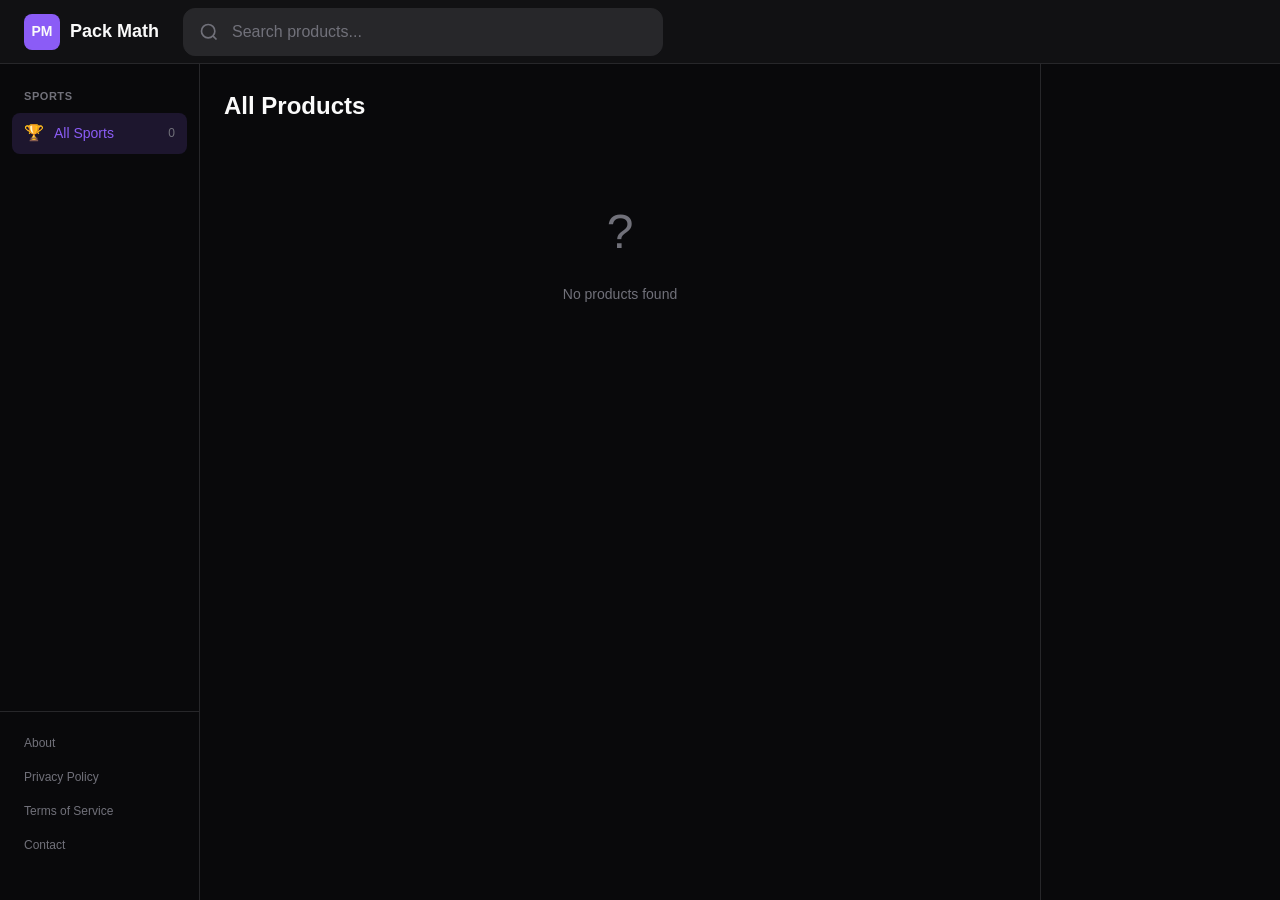
==== index.html @ 552fce56 "Add sidebar footer menu with legal/info pages - Added fixed footer to left sidebar with About, Priva" ====
<!DOCTYPE html>
<html lang="en">
<head>
    <meta charset="UTF-8">
    <meta name="viewport" content="width=device-width, initial-scale=1.0">
    <title>Pack Math</title>
    <link rel="stylesheet" href="css/styles.css">
</head>
<body>
    <div class="app">
        <!-- Header -->
        <header class="header">
            <div class="header-content">
                <a href="#" class="logo" id="logoLink">
                    <span class="logo-icon">PM</span>
                    <span class="logo-text">Pack Math</span>
                </a>
                <div class="search-container header-search" id="searchContainer">
                    <svg class="search-icon" viewBox="0 0 24 24" fill="none" stroke="currentColor" stroke-width="2">
                        <circle cx="11" cy="11" r="8"/>
                        <path d="m21 21-4.35-4.35"/>
                    </svg>
                    <input type="text" class="search-input" id="headerSearchInput" placeholder="Search products..." autocomplete="off">
                    <div class="search-dropdown hidden" id="searchDropdown">
                        <!-- Populated by JS -->
                    </div>
                </div>
            </div>
        </header>

        <!-- Main Layout -->
        <div class="layout">
            <!-- Mobile Sport Pills (< 768px) -->
            <div class="mobile-nav" id="mobileNav">
                <div class="mobile-pills" id="mobileSportPills">
                    <!-- Populated by JS -->
                </div>
            </div>

            <!-- Left Sidebar - Sports Navigation -->
            <aside class="sidebar-left" id="sidebarLeft">
                <nav class="sidebar-nav">
                    <div class="nav-section">
                        <div class="nav-section-title">Sports</div>
                        <ul class="nav-list" id="sportNavList">
                            <!-- Populated by JS -->
                        </ul>
                    </div>
                </nav>
                <div class="sidebar-footer">
                    <a href="about.html" class="footer-link">About</a>
                    <a href="privacy.html" class="footer-link">Privacy Policy</a>
                    <a href="terms.html" class="footer-link">Terms of Service</a>
                    <a href="contact.html" class="footer-link">Contact</a>
                </div>
            </aside>

            <!-- Main Content -->
            <main class="main-content">
                <!-- Loading State -->
                <div id="loadingState" class="state-container">
                    <div class="state-icon loading-pulse">PM</div>
                    <p class="state-title">Loading</p>
                    <p class="state-description">Fetching product data...</p>
                </div>

                <!-- Error State -->
                <div id="errorState" class="state-container hidden">
                    <div class="state-icon">!</div>
                    <p class="state-title">Unable to Load Data</p>
                    <p class="state-description">Could not connect to the database. Please try again later.</p>
                </div>

                <!-- Landing View -->
                <div id="landingView" class="hidden">
                    <div class="content-header">
                        <h2 class="content-title" id="contentTitle">All Products</h2>
                    </div>
                    <div class="product-grid" id="landingProducts"></div>
                </div>

                <!-- Search Results View -->
                <div id="searchView" class="hidden">
                    <div class="content-header">
                        <button class="back-btn" id="searchBackBtn">
                            <svg viewBox="0 0 24 24" fill="none" stroke="currentColor" stroke-width="2">
                                <path d="m15 18-6-6 6-6"/>
                            </svg>
                            Back
                        </button>
                        <span class="search-query" id="searchQueryDisplay"></span>
                    </div>
                    <p class="results-count" id="resultsCount"></p>
                    <div class="product-grid" id="searchResults"></div>
                </div>

                <!-- Product View -->
                <div id="productView" class="hidden">
                    <div class="content-header">
                        <button class="back-btn" id="productBackBtn">
                            <svg viewBox="0 0 24 24" fill="none" stroke="currentColor" stroke-width="2">
                                <path d="m15 18-6-6 6-6"/>
                            </svg>
                            Back
                        </button>
                    </div>

                    <!-- Product Hero Card -->
                    <div class="product-hero" id="productHero"></div>

                    <!-- Checklist Section -->
                    <div class="tab-content" id="tabContent"></div>
                </div>
            </main>

            <!-- Right Sidebar -->
            <aside class="sidebar-right">
                <div class="sidebar-placeholder"></div>
                <div class="sidebar-placeholder"></div>
            </aside>
        </div>
    </div>

    <script type="module" src="js/app.js"></script>
</body>
</html>
---- css/styles.css ----
/* ========================================
   Pack Math - StatMuse-Inspired Styles
   ======================================== */

/* CSS Custom Properties */
:root {
    /* Accent colors */
    --accent: #8b5cf6;
    --accent-hover: #7c3aed;
    --accent-muted: rgba(139, 92, 246, 0.15);
    --accent-glow: rgba(139, 92, 246, 0.3);

    /* Dark theme colors */
    --bg-base: #09090b;
    --bg-elevated: #111113;
    --bg-card: #18181b;
    --bg-card-hover: #1f1f23;
    --bg-input: #27272a;
    --border-color: #27272a;
    --border-light: #3f3f46;

    /* Text colors */
    --text-primary: #fafafa;
    --text-secondary: #a1a1aa;
    --text-muted: #71717a;

    /* Status colors */
    --emerald: #10b981;
    --blue: #3b82f6;
    --amber: #f59e0b;
    --orange: #f97316;
    --red: #ef4444;
    --violet: #8b5cf6;

    /* Layout */
    --max-width: 1200px;
    --header-height: 64px;
    --radius: 12px;
    --radius-sm: 8px;
    --radius-lg: 16px;

    /* Transitions */
    --transition-fast: 150ms ease;
    --transition-normal: 250ms ease;
}

/* Reset & Base */
*, *::before, *::after {
    box-sizing: border-box;
    margin: 0;
    padding: 0;
}

html, body {
    height: 100%;
}

body {
    font-family: -apple-system, BlinkMacSystemFont, 'Segoe UI', Roboto, 'Helvetica Neue', Arial, sans-serif;
    background-color: var(--bg-base);
    color: var(--text-primary);
    line-height: 1.5;
}

/* ========================================
   App Layout
   ======================================== */

.app {
    min-height: 100vh;
    display: flex;
    flex-direction: column;
}

/* ========================================
   Header
   ======================================== */

.header {
    position: sticky;
    top: 0;
    height: var(--header-height);
    background: var(--bg-elevated);
    border-bottom: 1px solid var(--border-color);
    z-index: 100;
}

.header-content {
    width: 100%;
    max-width: 1400px;
    margin: 0 auto;
    height: 100%;
    padding: 0 24px;
    display: flex;
    align-items: center;
    gap: 24px;
}

/* Adaptive header widths to match layout */
@media (min-width: 768px) {
    .header-content {
        width: 768px;
    }
}

@media (min-width: 1024px) {
    .header-content {
        width: 1024px;
    }
}

@media (min-width: 1280px) {
    .header-content {
        width: 1280px;
    }
}

@media (min-width: 1400px) {
    .header-content {
        width: 1400px;
    }
}

.logo {
    display: flex;
    align-items: center;
    gap: 10px;
    text-decoration: none;
    color: var(--text-primary);
    font-weight: 700;
    font-size: 1.125rem;
    flex-shrink: 0;
}

.logo-icon {
    width: 36px;
    height: 36px;
    background: var(--accent);
    border-radius: var(--radius-sm);
    display: flex;
    align-items: center;
    justify-content: center;
    font-size: 0.875rem;
    font-weight: 700;
}

.logo-text {
    display: none;
}

@media (min-width: 640px) {
    .logo-text {
        display: inline;
    }
}

/* Header Search */
.header-search {
    flex: 1;
    max-width: 480px;
}

/* ========================================
   Search Input
   ======================================== */

.search-container {
    position: relative;
    width: 100%;
}

.search-icon {
    position: absolute;
    left: 16px;
    top: 50%;
    transform: translateY(-50%);
    width: 20px;
    height: 20px;
    color: var(--text-muted);
    pointer-events: none;
}

.search-input {
    width: 100%;
    height: 48px;
    padding: 0 16px 0 48px;
    background: var(--bg-input);
    border: 1px solid var(--border-color);
    border-radius: var(--radius);
    color: var(--text-primary);
    font-size: 1rem;
    transition: all var(--transition-fast);
}

.search-input::placeholder {
    color: var(--text-muted);
}

.search-input:focus {
    outline: none;
    border-color: var(--accent);
    box-shadow: 0 0 0 3px var(--accent-glow);
}

/* Landing Search - Larger */
.landing-search .search-input {
    height: 56px;
    font-size: 1.125rem;
}

/* ========================================
   Search Autocomplete Dropdown
   ======================================== */

.search-dropdown {
    position: absolute;
    top: 100%;
    left: 0;
    right: 0;
    margin-top: 4px;
    background: var(--bg-card);
    border: 1px solid var(--border-color);
    border-radius: var(--radius);
    box-shadow: 0 8px 24px rgba(0, 0, 0, 0.4);
    max-height: 400px;
    overflow-y: auto;
    z-index: 200;
}

.search-dropdown-item {
    padding: 12px 16px;
    cursor: pointer;
    border-bottom: 1px solid var(--border-color);
    transition: background var(--transition-fast);
}

.search-dropdown-item:last-child {
    border-bottom: none;
}

.search-dropdown-item:hover,
.search-dropdown-item.selected {
    background: var(--bg-card-hover);
}

.search-dropdown-item.selected {
    background: var(--accent-muted);
}

.search-item-name {
    font-size: 0.9375rem;
    font-weight: 500;
    color: var(--text-primary);
    margin-bottom: 2px;
}

.search-item-name mark {
    background: var(--accent-muted);
    color: var(--accent);
    padding: 0 2px;
    border-radius: 2px;
}

.search-item-meta {
    font-size: 0.75rem;
    color: var(--text-muted);
}

.search-no-results {
    padding: 16px;
    text-align: center;
    color: var(--text-muted);
    font-size: 0.875rem;
}

.search-hint {
    padding: 12px 16px;
    border-top: 1px solid var(--border-color);
    font-size: 0.75rem;
    color: var(--text-muted);
    display: flex;
    gap: 16px;
}

.search-hint kbd {
    background: var(--bg-input);
    padding: 2px 6px;
    border-radius: 4px;
    font-family: inherit;
    font-size: 0.6875rem;
}

/* ========================================
   Main Content
   ======================================== */

/* ========================================
   3-Column Layout (Adaptive)
   ======================================== */

.layout {
    display: grid;
    grid-template-columns: 1fr;
    grid-template-rows: auto 1fr;
    width: 100%;
    max-width: 1400px;
    margin: 0 auto;
    min-height: calc(100vh - var(--header-height));
}

/* Adaptive breakpoints - fixed widths */
@media (min-width: 768px) {
    .layout {
        grid-template-columns: 180px minmax(0, 1fr);
        grid-template-rows: 1fr;
        width: 768px;
    }
}

@media (min-width: 1024px) {
    .layout {
        grid-template-columns: 200px minmax(0, 1fr);
        width: 1024px;
    }
}

@media (min-width: 1280px) {
    .layout {
        grid-template-columns: 200px minmax(0, 1fr) 240px;
        width: 1280px;
    }
}

@media (min-width: 1400px) {
    .layout {
        width: 1400px;
    }
}

/* Mobile Navigation Pills */
.mobile-nav {
    grid-column: 1 / -1;
    grid-row: 1;
    padding: 12px 16px;
    border-bottom: 1px solid var(--border-color);
}

.mobile-pills {
    display: flex;
    flex-wrap: nowrap;
    gap: 8px;
    overflow-x: auto;
    -webkit-overflow-scrolling: touch;
    scrollbar-width: none;
    -ms-overflow-style: none;
}

.mobile-pills::-webkit-scrollbar {
    display: none;
}

.mobile-pill {
    flex-shrink: 0;
    padding: 8px 16px;
    background: var(--bg-card);
    border: 1px solid var(--border-color);
    border-radius: 9999px;
    color: var(--text-secondary);
    font-size: 0.875rem;
    font-weight: 500;
    cursor: pointer;
    transition: all var(--transition-fast);
    white-space: nowrap;
}

.mobile-pill:hover {
    background: var(--bg-card-hover);
    border-color: var(--border-light);
    color: var(--text-primary);
}

.mobile-pill.active {
    background: var(--accent-muted);
    border-color: var(--accent);
    color: var(--accent);
}

@media (min-width: 768px) {
    .mobile-nav {
        display: none;
    }
}

/* Left Sidebar */
.sidebar-left {
    display: none;
    border-right: 1px solid var(--border-color);
    padding: 24px 0;
    position: sticky;
    top: var(--header-height);
    height: calc(100vh - var(--header-height));
    overflow-y: auto;
    flex-direction: column;
}

@media (min-width: 768px) {
    .sidebar-left {
        display: flex;
    }
}

/* Sidebar Footer */
.sidebar-footer {
    margin-top: auto;
    padding: 16px 24px;
    border-top: 1px solid var(--border-color);
    display: flex;
    flex-direction: column;
    gap: 4px;
}

.footer-link {
    font-size: 0.75rem;
    color: var(--text-muted);
    text-decoration: none;
    padding: 6px 0;
    transition: color var(--transition-fast);
}

.footer-link:hover {
    color: var(--text-secondary);
}

/* Sidebar Navigation */
.sidebar-nav {
    padding: 0 12px;
}

.nav-section {
    margin-bottom: 24px;
}

.nav-section-title {
    padding: 0 12px 8px;
    font-size: 0.6875rem;
    font-weight: 600;
    color: var(--text-muted);
    text-transform: uppercase;
    letter-spacing: 0.05em;
}

.nav-list {
    list-style: none;
}

.nav-item {
    margin-bottom: 2px;
}

.nav-link {
    display: flex;
    align-items: center;
    gap: 10px;
    padding: 10px 12px;
    color: var(--text-secondary);
    text-decoration: none;
    font-size: 0.875rem;
    font-weight: 500;
    border-radius: var(--radius-sm);
    cursor: pointer;
    transition: all var(--transition-fast);
}

.nav-link:hover {
    background: var(--bg-card);
    color: var(--text-primary);
}

.nav-link.active {
    background: var(--accent-muted);
    color: var(--accent);
}

.nav-link-icon {
    width: 20px;
    height: 20px;
    display: flex;
    align-items: center;
    justify-content: center;
    font-size: 1rem;
}

.nav-link-count {
    margin-left: auto;
    font-size: 0.75rem;
    color: var(--text-muted);
}

/* Right Sidebar */
.sidebar-right {
    display: none;
    padding: 24px 16px;
    border-left: 1px solid var(--border-color);
}

@media (min-width: 1280px) {
    .sidebar-right {
        display: block;
    }
}

.sidebar-placeholder {
    height: 250px;
    margin-bottom: 16px;
}

/* Main Content Area */
.main-content {
    flex: 1;
    padding: 24px;
    min-width: 0;
}

.main {
    flex: 1;
    width: 100%;
}

/* ========================================
   Content Header (Views)
   ======================================== */

.content-header {
    display: flex;
    align-items: center;
    gap: 16px;
    margin-bottom: 24px;
}

.content-title {
    font-size: 1.5rem;
    font-weight: 700;
    color: var(--text-primary);
}

/* ========================================
   State Containers (Loading, Error)
   ======================================== */

.state-container {
    display: flex;
    flex-direction: column;
    align-items: center;
    justify-content: center;
    min-height: calc(100vh - var(--header-height));
    padding: 40px 24px;
    text-align: center;
}

.state-icon {
    width: 80px;
    height: 80px;
    background: var(--bg-card);
    border-radius: var(--radius-lg);
    display: flex;
    align-items: center;
    justify-content: center;
    font-size: 2rem;
    font-weight: 700;
    color: var(--accent);
    margin-bottom: 24px;
}

.state-title {
    font-size: 1.5rem;
    font-weight: 600;
    margin-bottom: 8px;
}

.state-description {
    color: var(--text-muted);
    max-width: 320px;
}

.loading-pulse {
    animation: pulse 1.5s ease-in-out infinite;
}

@keyframes pulse {
    0%, 100% { opacity: 0.5; }
    50% { opacity: 1; }
}

/* ========================================
   Landing Page
   ======================================== */

.landing {
    max-width: var(--max-width);
    margin: 0 auto;
    padding: 24px;
}

.landing-hero {
    display: flex;
    flex-direction: column;
    align-items: center;
    text-align: center;
    padding: 60px 0 48px;
}

.landing-logo {
    margin-bottom: 24px;
}

.landing-logo-icon {
    display: flex;
    align-items: center;
    justify-content: center;
    width: 80px;
    height: 80px;
    background: var(--accent);
    border-radius: var(--radius-lg);
    font-size: 2rem;
    font-weight: 700;
}

.landing-title {
    font-size: 2.5rem;
    font-weight: 700;
    margin-bottom: 8px;
}

.landing-subtitle {
    color: var(--text-muted);
    font-size: 1.125rem;
    margin-bottom: 32px;
}

.landing-search {
    width: 100%;
    max-width: 560px;
}

/* Sport Pills */
.sport-pills {
    display: flex;
    justify-content: center;
    flex-wrap: wrap;
    gap: 8px;
    margin-bottom: 48px;
}

.sport-pill {
    padding: 10px 20px;
    background: var(--bg-card);
    border: 1px solid var(--border-color);
    border-radius: 9999px;
    color: var(--text-secondary);
    font-size: 0.875rem;
    font-weight: 500;
    cursor: pointer;
    transition: all var(--transition-fast);
}

.sport-pill:hover {
    background: var(--bg-card-hover);
    border-color: var(--border-light);
    color: var(--text-primary);
}

.sport-pill.active {
    background: var(--accent-muted);
    border-color: var(--accent);
    color: var(--accent);
}

/* Section Title */
.section-title {
    font-size: 1.25rem;
    font-weight: 600;
    margin-bottom: 20px;
    color: var(--text-primary);
}

.landing-section {
    margin-bottom: 48px;
}

/* ========================================
   Product Grid & Cards
   ======================================== */

.product-grid {
    display: grid;
    grid-template-columns: repeat(1, 1fr);
    gap: 16px;
}

@media (min-width: 640px) {
    .product-grid {
        grid-template-columns: repeat(2, 1fr);
    }
}

@media (min-width: 900px) {
    .product-grid {
        grid-template-columns: repeat(3, 1fr);
    }
}

@media (min-width: 1100px) {
    .product-grid {
        grid-template-columns: repeat(4, 1fr);
    }
}

.product-card {
    background: var(--bg-card);
    border: 1px solid var(--border-color);
    border-radius: var(--radius);
    padding: 20px;
    cursor: pointer;
    transition: all var(--transition-fast);
}

.product-card:hover {
    background: var(--bg-card-hover);
    border-color: var(--border-light);
    transform: translateY(-2px);
}

.product-card-header {
    margin-bottom: 12px;
}

.product-card-name {
    font-size: 1rem;
    font-weight: 600;
    color: var(--text-primary);
    margin-bottom: 4px;
    line-height: 1.3;
}

.product-card-meta {
    font-size: 0.75rem;
    color: var(--text-muted);
}

.product-card-configs {
    display: flex;
    flex-wrap: wrap;
    gap: 6px;
}

.config-tag {
    font-size: 0.6875rem;
    padding: 4px 8px;
    background: var(--bg-input);
    border-radius: 4px;
    color: var(--text-secondary);
    text-transform: capitalize;
}

/* ========================================
   Search Results Page
   ======================================== */

.search-results {
    max-width: var(--max-width);
    margin: 0 auto;
    padding: 24px;
}

.search-header {
    display: flex;
    align-items: center;
    gap: 16px;
    margin-bottom: 8px;
}

.back-btn {
    display: flex;
    align-items: center;
    gap: 6px;
    padding: 8px 12px;
    background: transparent;
    border: 1px solid var(--border-color);
    border-radius: var(--radius-sm);
    color: var(--text-secondary);
    font-size: 0.875rem;
    cursor: pointer;
    transition: all var(--transition-fast);
}

.back-btn:hover {
    background: var(--bg-card);
    border-color: var(--border-light);
    color: var(--text-primary);
}

.back-btn svg {
    width: 16px;
    height: 16px;
}

.search-query {
    font-size: 1.25rem;
    font-weight: 600;
    color: var(--text-primary);
}

.results-count {
    color: var(--text-muted);
    font-size: 0.875rem;
    margin-bottom: 24px;
}

/* ========================================
   Product Page
   ======================================== */

.product-page {
    max-width: var(--max-width);
    margin: 0 auto;
    padding: 24px;
}

.product-header {
    margin-bottom: 16px;
}

/* Product Hero Card */
.product-hero {
    background: var(--bg-card);
    border: 1px solid var(--border-color);
    border-radius: var(--radius-lg);
    padding: 24px;
    margin-bottom: 24px;
}

.hero-top {
    display: flex;
    justify-content: space-between;
    align-items: flex-start;
    gap: 16px;
    margin-bottom: 20px;
    flex-wrap: wrap;
}

.hero-info {
    flex: 1;
    min-width: 200px;
}

.hero-name {
    font-size: 1.5rem;
    font-weight: 700;
    margin-bottom: 4px;
}

.hero-meta {
    color: var(--text-muted);
    font-size: 0.875rem;
}

.hero-name-link {
    color: var(--text-primary);
    text-decoration: none;
    transition: color var(--transition-fast);
}

.hero-name-link:hover {
    color: var(--accent);
    text-decoration: underline;
}

.hero-release {
    color: var(--text-secondary);
    font-size: 0.8125rem;
    margin-top: 4px;
}

.hero-config-select {
    display: flex;
    align-items: center;
    gap: 8px;
}

.config-label {
    font-size: 0.75rem;
    color: var(--text-muted);
}

.config-select {
    padding: 8px 32px 8px 12px;
    background: var(--bg-input);
    border: 1px solid var(--border-color);
    border-radius: var(--radius-sm);
    color: var(--text-primary);
    font-size: 0.875rem;
    cursor: pointer;
    appearance: none;
    background-image: url("data:image/svg+xml,%3Csvg xmlns='http://www.w3.org/2000/svg' width='12' height='12' viewBox='0 0 24 24' fill='none' stroke='%2371717a' stroke-width='2'%3E%3Cpolyline points='6 9 12 15 18 9'%3E%3C/polyline%3E%3C/svg%3E");
    background-repeat: no-repeat;
    background-position: right 10px center;
}

.config-select:focus {
    outline: none;
    border-color: var(--accent);
}

.hero-details {
    display: flex;
    gap: 12px;
    padding: 16px;
    background: var(--bg-base);
    border-radius: var(--radius-sm);
    margin-bottom: 20px;
    flex-wrap: wrap;
}

.hero-detail {
    flex: 1;
    min-width: 80px;
    text-align: center;
}

.hero-detail-value {
    font-size: 1.25rem;
    font-weight: 700;
    color: var(--text-primary);
}

.hero-detail-label {
    font-size: 0.6875rem;
    color: var(--text-muted);
    text-transform: uppercase;
    letter-spacing: 0.05em;
}

.hero-stats {
    display: grid;
    grid-template-columns: repeat(auto-fit, minmax(100px, 1fr));
    gap: 12px;
}

.hero-stat {
    text-align: center;
    padding: 12px;
    background: var(--bg-base);
    border-radius: var(--radius-sm);
}

.hero-stat-value {
    font-size: 1.5rem;
    font-weight: 700;
}

.hero-stat-label {
    font-size: 0.6875rem;
    color: var(--text-muted);
    text-transform: uppercase;
}

.hero-stat.parallels .hero-stat-value { color: var(--text-primary); }
.hero-stat.inserts .hero-stat-value { color: var(--blue); }
.hero-stat.autos .hero-stat-value { color: var(--amber); }
.hero-stat.relics .hero-stat-value { color: var(--emerald); }

/* ========================================
   Tabs
   ======================================== */

.tabs {
    display: flex;
    gap: 4px;
    padding: 4px;
    background: var(--bg-card);
    border-radius: var(--radius);
    margin-bottom: 24px;
    overflow-x: auto;
}

.tab {
    flex: 1;
    min-width: 100px;
    padding: 12px 16px;
    background: transparent;
    border: none;
    border-radius: var(--radius-sm);
    color: var(--text-muted);
    font-size: 0.875rem;
    font-weight: 500;
    cursor: pointer;
    transition: all var(--transition-fast);
    white-space: nowrap;
}

.tab:hover {
    color: var(--text-secondary);
    background: var(--bg-card-hover);
}

.tab.active {
    background: var(--bg-input);
    color: var(--text-primary);
}

/* ========================================
   Tab Content
   ======================================== */

.tab-content {
    min-height: 400px;
}

/* Widget Styles (for tab content) */
.widget {
    background: var(--bg-card);
    border: 1px solid var(--border-color);
    border-radius: var(--radius);
    margin-bottom: 16px;
    overflow: hidden;
}

.widget-header {
    padding: 16px;
    border-bottom: 1px solid var(--border-color);
    display: flex;
    align-items: center;
    justify-content: space-between;
}

.widget-title {
    font-size: 0.875rem;
    font-weight: 600;
}

.widget-badge {
    font-size: 0.6875rem;
    padding: 4px 8px;
    background: var(--accent-muted);
    color: var(--accent);
    border-radius: 9999px;
}

.widget-content {
    padding: 16px;
}

/* Widget Grid */
.widget-grid {
    display: grid;
    grid-template-columns: repeat(1, 1fr);
    gap: 16px;
}

@media (min-width: 768px) {
    .widget-grid {
        grid-template-columns: repeat(2, 1fr);
    }
}

@media (min-width: 1100px) {
    .widget-grid {
        grid-template-columns: repeat(3, 1fr);
    }
}

/* Full width widget */
.widget-full {
    grid-column: 1 / -1;
}

/* ========================================
   Data Tables
   ======================================== */

.data-table {
    width: 100%;
    border-collapse: collapse;
    font-size: 0.8125rem;
}

.data-table th {
    text-align: left;
    padding: 12px 8px;
    color: var(--text-muted);
    font-weight: 500;
    font-size: 0.75rem;
    border-bottom: 1px solid var(--border-color);
    position: sticky;
    top: 0;
    background: var(--bg-card);
}

.data-table td {
    padding: 10px 8px;
    border-bottom: 1px solid var(--border-color);
    color: var(--text-secondary);
}

.data-table tr:hover td {
    background: var(--bg-card-hover);
}

.data-table .mono {
    font-family: 'SF Mono', Monaco, 'Courier New', monospace;
}

/* Table scrollable container */
.table-scroll {
    max-height: 500px;
    overflow-y: auto;
    border-radius: var(--radius-sm);
}

/* ========================================
   Sub-tabs (for Compare view)
   ======================================== */

.sub-tabs {
    display: flex;
    gap: 4px;
    padding: 4px;
    background: var(--bg-base);
    border-radius: var(--radius-sm);
    margin-bottom: 16px;
    flex-wrap: wrap;
}

.sub-tab {
    padding: 8px 16px;
    background: transparent;
    border: none;
    border-radius: 6px;
    color: var(--text-muted);
    font-size: 0.8125rem;
    font-weight: 500;
    cursor: pointer;
    transition: all var(--transition-fast);
}

.sub-tab:hover {
    color: var(--text-secondary);
}

.sub-tab.active {
    background: var(--bg-input);
    color: var(--text-primary);
}

.sub-tab-count {
    margin-left: 4px;
    opacity: 0.6;
}

/* ========================================
   Form Elements
   ======================================== */

.form-select {
    width: 100%;
    padding: 10px 12px;
    background: var(--bg-input);
    border: 1px solid var(--border-color);
    border-radius: var(--radius-sm);
    color: var(--text-primary);
    font-size: 0.875rem;
    cursor: pointer;
    appearance: none;
    background-image: url("data:image/svg+xml,%3Csvg xmlns='http://www.w3.org/2000/svg' width='12' height='12' viewBox='0 0 24 24' fill='none' stroke='%2371717a' stroke-width='2'%3E%3Cpolyline points='6 9 12 15 18 9'%3E%3C/polyline%3E%3C/svg%3E");
    background-repeat: no-repeat;
    background-position: right 12px center;
    padding-right: 36px;
}

.form-select:focus {
    outline: none;
    border-color: var(--accent);
}

.form-input {
    width: 100%;
    padding: 10px 12px;
    background: var(--bg-input);
    border: 1px solid var(--border-color);
    border-radius: var(--radius-sm);
    color: var(--text-primary);
    font-size: 0.875rem;
}

.form-input:focus {
    outline: none;
    border-color: var(--accent);
}

.form-checkbox {
    accent-color: var(--accent);
}

/* ========================================
   Tags & Badges
   ======================================== */

.tag {
    display: inline-flex;
    align-items: center;
    padding: 4px 8px;
    border-radius: 4px;
    font-size: 0.6875rem;
    font-weight: 500;
}

.tag-ssp {
    background: rgba(249, 115, 22, 0.2);
    color: var(--orange);
}

.tag-rc {
    background: rgba(249, 115, 22, 0.2);
    color: var(--orange);
}

/* ========================================
   Rarity Colors
   ======================================== */

.rarity-common { color: var(--emerald); }
.rarity-uncommon { color: var(--blue); }
.rarity-rare { color: var(--violet); }
.rarity-chase { color: var(--orange); }

.rarity-bg-common { background: rgba(16, 185, 129, 0.1); border-color: rgba(16, 185, 129, 0.3); }
.rarity-bg-uncommon { background: rgba(59, 130, 246, 0.1); border-color: rgba(59, 130, 246, 0.3); }
.rarity-bg-rare { background: rgba(139, 92, 246, 0.1); border-color: rgba(139, 92, 246, 0.3); }
.rarity-bg-chase { background: rgba(249, 115, 22, 0.1); border-color: rgba(249, 115, 22, 0.3); }

/* ========================================
   Empty States
   ======================================== */

.empty-state {
    text-align: center;
    padding: 48px 24px;
    color: var(--text-muted);
}

.empty-state-icon {
    font-size: 3rem;
    margin-bottom: 16px;
}

.empty-state-text {
    font-size: 0.875rem;
}

/* ========================================
   Utility Classes
   ======================================== */

.hidden {
    display: none !important;
}

.text-center {
    text-align: center;
}

.text-muted {
    color: var(--text-muted);
}

.text-sm {
    font-size: 0.875rem;
}

.text-xs {
    font-size: 0.75rem;
}

.font-mono {
    font-family: 'SF Mono', Monaco, 'Courier New', monospace;
}

.font-bold {
    font-weight: 700;
}

.mt-2 { margin-top: 8px; }
.mt-4 { margin-top: 16px; }
.mb-2 { margin-bottom: 8px; }
.mb-4 { margin-bottom: 16px; }

/* ========================================
   Scrollbar Styling
   ======================================== */

::-webkit-scrollbar {
    width: 8px;
    height: 8px;
}

::-webkit-scrollbar-track {
    background: var(--bg-base);
}

::-webkit-scrollbar-thumb {
    background: var(--border-color);
    border-radius: 4px;
}

::-webkit-scrollbar-thumb:hover {
    background: var(--border-light);
}

* {
    scrollbar-width: thin;
    scrollbar-color: var(--border-color) var(--bg-base);
}
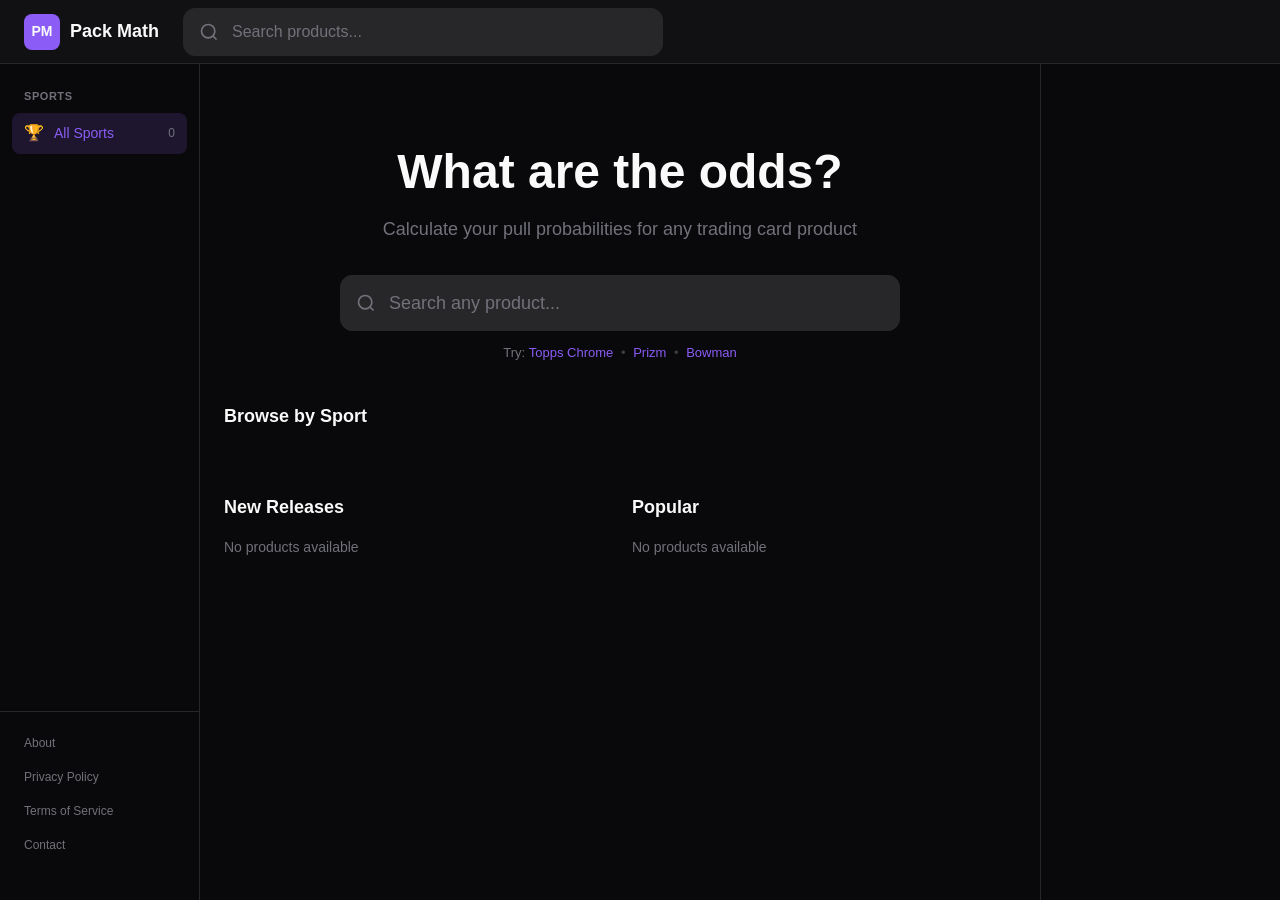
==== commit 186283f7: "Redesign landing page with hero, sport cards, and sections - Added hero section with tagline and lar" ====
--- a/index.html
+++ b/index.html
@@ -73,10 +73,58 @@
 
                 <!-- Landing View -->
                 <div id="landingView" class="hidden">
+                    <!-- Hero Section -->
+                    <div class="landing-hero-section">
+                        <h1 class="landing-headline">What are the odds?</h1>
+                        <p class="landing-subheadline">Calculate your pull probabilities for any trading card product</p>
+                        <div class="landing-search-wrapper">
+                            <div class="search-container landing-search-box">
+                                <svg class="search-icon" viewBox="0 0 24 24" fill="none" stroke="currentColor" stroke-width="2">
+                                    <circle cx="11" cy="11" r="8"/>
+                                    <path d="m21 21-4.35-4.35"/>
+                                </svg>
+                                <input type="text" class="search-input" id="landingSearchInput" placeholder="Search any product..." autocomplete="off">
+                                <div class="search-dropdown hidden" id="landingSearchDropdown">
+                                    <!-- Populated by JS -->
+                                </div>
+                            </div>
+                            <div class="landing-search-hints">
+                                Try: <button class="hint-link" onclick="quickSearch('Topps Chrome')">Topps Chrome</button> <span class="hint-sep">&bull;</span> <button class="hint-link" onclick="quickSearch('Prizm')">Prizm</button> <span class="hint-sep">&bull;</span> <button class="hint-link" onclick="quickSearch('Bowman')">Bowman</button>
+                            </div>
+                        </div>
+                    </div>
+
+                    <!-- Browse by Sport -->
+                    <div class="landing-section">
+                        <h2 class="landing-section-title">Browse by Sport</h2>
+                        <div class="sport-cards" id="sportCards">
+                            <!-- Populated by JS -->
+                        </div>
+                    </div>
+
+                    <!-- New Releases & Popular -->
+                    <div class="landing-columns">
+                        <div class="landing-column">
+                            <h2 class="landing-section-title">New Releases</h2>
+                            <div class="product-list" id="newReleases">
+                                <!-- Populated by JS -->
+                            </div>
+                        </div>
+                        <div class="landing-column">
+                            <h2 class="landing-section-title">Popular</h2>
+                            <div class="product-list" id="popularProducts">
+                                <!-- Populated by JS -->
+                            </div>
+                        </div>
+                    </div>
+                </div>
+
+                <!-- Sport Filter View (when a sport is selected) -->
+                <div id="sportFilterView" class="hidden">
                     <div class="content-header">
-                        <h2 class="content-title" id="contentTitle">All Products</h2>
+                        <h2 class="content-title" id="sportFilterTitle">NBA Products</h2>
                     </div>
-                    <div class="product-grid" id="landingProducts"></div>
+                    <div class="product-grid" id="sportFilterProducts"></div>
                 </div>
 
                 <!-- Search Results View -->
--- a/css/styles.css
+++ b/css/styles.css
@@ -595,46 +595,221 @@
    Landing Page
    ======================================== */
 
+/* Hero Section */
+.landing-hero-section {
+    text-align: center;
+    padding: 48px 0 40px;
+}
+
+.landing-headline {
+    font-size: 2.5rem;
+    font-weight: 700;
+    color: var(--text-primary);
+    margin-bottom: 8px;
+}
+
+@media (min-width: 768px) {
+    .landing-headline {
+        font-size: 3rem;
+    }
+}
+
+.landing-subheadline {
+    font-size: 1rem;
+    color: var(--text-muted);
+    margin-bottom: 32px;
+}
+
+@media (min-width: 768px) {
+    .landing-subheadline {
+        font-size: 1.125rem;
+    }
+}
+
+.landing-search-wrapper {
+    max-width: 560px;
+    margin: 0 auto;
+}
+
+.landing-search-box .search-input {
+    height: 56px;
+    font-size: 1.125rem;
+}
+
+.landing-search-hints {
+    margin-top: 12px;
+    font-size: 0.8125rem;
+    color: var(--text-muted);
+}
+
+.hint-link {
+    background: none;
+    border: none;
+    color: var(--accent);
+    cursor: pointer;
+    font-size: inherit;
+    padding: 0;
+    transition: color var(--transition-fast);
+}
+
+.hint-link:hover {
+    color: var(--accent-hover);
+    text-decoration: underline;
+}
+
+.hint-sep {
+    margin: 0 4px;
+    opacity: 0.5;
+}
+
+/* Landing Sections */
+.landing-section {
+    margin-bottom: 40px;
+}
+
+.landing-section-title {
+    font-size: 1.125rem;
+    font-weight: 600;
+    color: var(--text-primary);
+    margin-bottom: 16px;
+}
+
+/* Sport Cards Grid */
+.sport-cards {
+    display: grid;
+    grid-template-columns: repeat(2, 1fr);
+    gap: 12px;
+}
+
+@media (min-width: 480px) {
+    .sport-cards {
+        grid-template-columns: repeat(3, 1fr);
+    }
+}
+
+@media (min-width: 768px) {
+    .sport-cards {
+        grid-template-columns: repeat(4, 1fr);
+    }
+}
+
+@media (min-width: 1024px) {
+    .sport-cards {
+        grid-template-columns: repeat(5, 1fr);
+    }
+}
+
+.sport-card {
+    display: flex;
+    flex-direction: column;
+    align-items: center;
+    justify-content: center;
+    padding: 20px 12px;
+    background: var(--bg-card);
+    border: 1px solid var(--border-color);
+    border-radius: var(--radius);
+    cursor: pointer;
+    transition: all var(--transition-fast);
+}
+
+.sport-card:hover {
+    background: var(--bg-card-hover);
+    border-color: var(--border-light);
+    transform: translateY(-2px);
+}
+
+.sport-card-icon {
+    font-size: 2rem;
+    margin-bottom: 8px;
+}
+
+.sport-card-name {
+    font-size: 0.875rem;
+    font-weight: 600;
+    color: var(--text-primary);
+    margin-bottom: 2px;
+}
+
+.sport-card-count {
+    font-size: 0.75rem;
+    color: var(--text-muted);
+}
+
+/* Landing Columns */
+.landing-columns {
+    display: grid;
+    grid-template-columns: 1fr;
+    gap: 24px;
+}
+
+@media (min-width: 768px) {
+    .landing-columns {
+        grid-template-columns: 1fr 1fr;
+    }
+}
+
+.landing-column {
+    min-width: 0;
+}
+
+/* Product List (compact) */
+.product-list {
+    display: flex;
+    flex-direction: column;
+    gap: 8px;
+}
+
+.product-list-item {
+    display: flex;
+    align-items: center;
+    gap: 12px;
+    padding: 12px 16px;
+    background: var(--bg-card);
+    border: 1px solid var(--border-color);
+    border-radius: var(--radius-sm);
+    cursor: pointer;
+    transition: all var(--transition-fast);
+}
+
+.product-list-item:hover {
+    background: var(--bg-card-hover);
+    border-color: var(--border-light);
+}
+
+.product-list-icon {
+    font-size: 1.25rem;
+    flex-shrink: 0;
+}
+
+.product-list-info {
+    flex: 1;
+    min-width: 0;
+}
+
+.product-list-name {
+    font-size: 0.875rem;
+    font-weight: 500;
+    color: var(--text-primary);
+    white-space: nowrap;
+    overflow: hidden;
+    text-overflow: ellipsis;
+}
+
+.product-list-meta {
+    font-size: 0.75rem;
+    color: var(--text-muted);
+}
+
+.product-list-arrow {
+    color: var(--text-muted);
+    flex-shrink: 0;
+}
+
+/* Legacy landing styles */
 .landing {
     max-width: var(--max-width);
     margin: 0 auto;
     padding: 24px;
-}
-
-.landing-hero {
-    display: flex;
-    flex-direction: column;
-    align-items: center;
-    text-align: center;
-    padding: 60px 0 48px;
-}
-
-.landing-logo {
-    margin-bottom: 24px;
-}
-
-.landing-logo-icon {
-    display: flex;
-    align-items: center;
-    justify-content: center;
-    width: 80px;
-    height: 80px;
-    background: var(--accent);
-    border-radius: var(--radius-lg);
-    font-size: 2rem;
-    font-weight: 700;
-}
-
-.landing-title {
-    font-size: 2.5rem;
-    font-weight: 700;
-    margin-bottom: 8px;
-}
-
-.landing-subtitle {
-    color: var(--text-muted);
-    font-size: 1.125rem;
-    margin-bottom: 32px;
 }
 
 .landing-search {
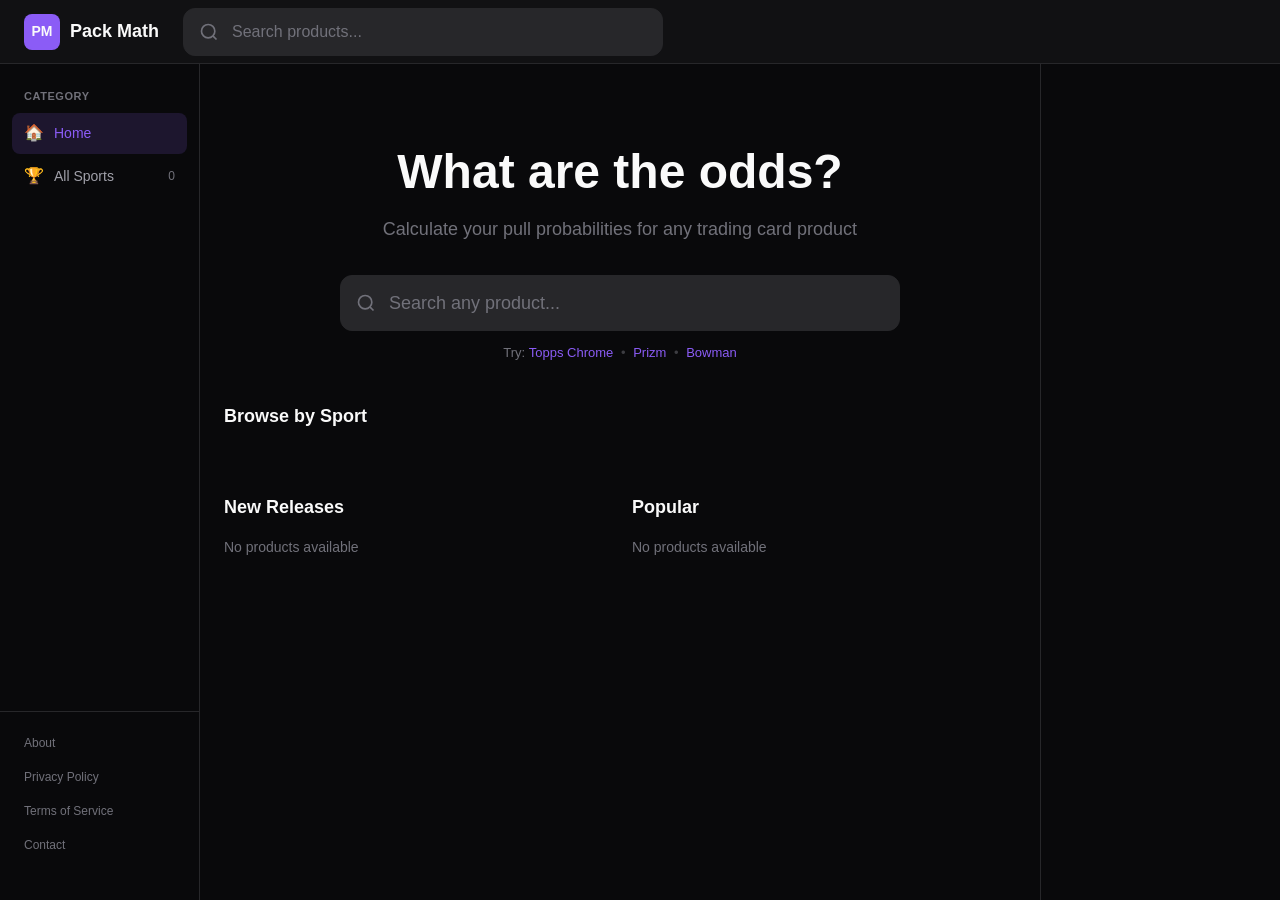
==== commit 5ea62f24: "Change sidebar section title from Sports to Category More accurate since section now includes Home a" ====
--- a/index.html
+++ b/index.html
@@ -37,11 +37,11 @@
                 </div>
             </div>
 
-            <!-- Left Sidebar - Sports Navigation -->
+            <!-- Left Sidebar - Category Navigation -->
             <aside class="sidebar-left" id="sidebarLeft">
                 <nav class="sidebar-nav">
                     <div class="nav-section">
-                        <div class="nav-section-title">Sports</div>
+                        <div class="nav-section-title">Category</div>
                         <ul class="nav-list" id="sportNavList">
                             <!-- Populated by JS -->
                         </ul>
@@ -167,6 +167,17 @@
                 <div class="sidebar-placeholder"></div>
             </aside>
         </div>
+
+        <!-- Mobile Footer -->
+        <footer class="mobile-footer">
+            <a href="about.html" class="mobile-footer-link">About</a>
+            <span class="mobile-footer-sep">&bull;</span>
+            <a href="privacy.html" class="mobile-footer-link">Privacy</a>
+            <span class="mobile-footer-sep">&bull;</span>
+            <a href="terms.html" class="mobile-footer-link">Terms</a>
+            <span class="mobile-footer-sep">&bull;</span>
+            <a href="contact.html" class="mobile-footer-link">Contact</a>
+        </footer>
     </div>
 
     <script type="module" src="js/app.js"></script>
--- a/css/styles.css
+++ b/css/styles.css
@@ -431,6 +431,41 @@
     color: var(--text-secondary);
 }
 
+/* Mobile Footer */
+.mobile-footer {
+    display: flex;
+    justify-content: center;
+    align-items: center;
+    flex-wrap: wrap;
+    gap: 8px;
+    padding: 16px 24px;
+    border-top: 1px solid var(--border-color);
+    background: var(--bg-elevated);
+}
+
+.mobile-footer-link {
+    font-size: 0.75rem;
+    color: var(--text-muted);
+    text-decoration: none;
+    transition: color var(--transition-fast);
+}
+
+.mobile-footer-link:hover {
+    color: var(--text-secondary);
+}
+
+.mobile-footer-sep {
+    font-size: 0.75rem;
+    color: var(--text-muted);
+    opacity: 0.5;
+}
+
+@media (min-width: 768px) {
+    .mobile-footer {
+        display: none;
+    }
+}
+
 /* Sidebar Navigation */
 .sidebar-nav {
     padding: 0 12px;
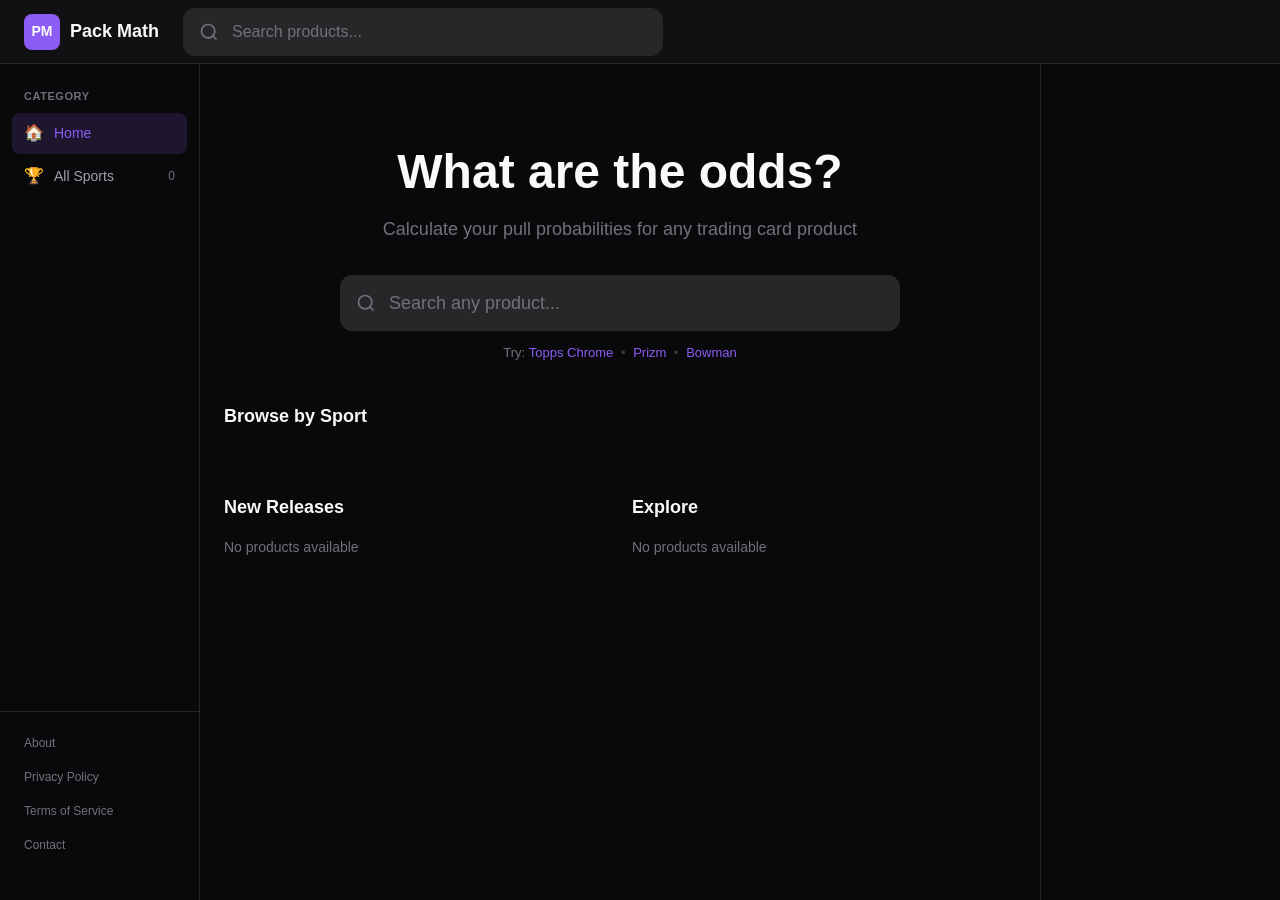
==== commit b2e12cc5: "Rename Popular section to Explore Keeps random product selection as a discovery tool for users to fi" ====
--- a/index.html
+++ b/index.html
@@ -102,7 +102,7 @@
                         </div>
                     </div>
 
-                    <!-- New Releases & Popular -->
+                    <!-- New Releases & Explore -->
                     <div class="landing-columns">
                         <div class="landing-column">
                             <h2 class="landing-section-title">New Releases</h2>
@@ -111,8 +111,8 @@
                             </div>
                         </div>
                         <div class="landing-column">
-                            <h2 class="landing-section-title">Popular</h2>
-                            <div class="product-list" id="popularProducts">
+                            <h2 class="landing-section-title">Explore</h2>
+                            <div class="product-list" id="exploreProducts">
                                 <!-- Populated by JS -->
                             </div>
                         </div>
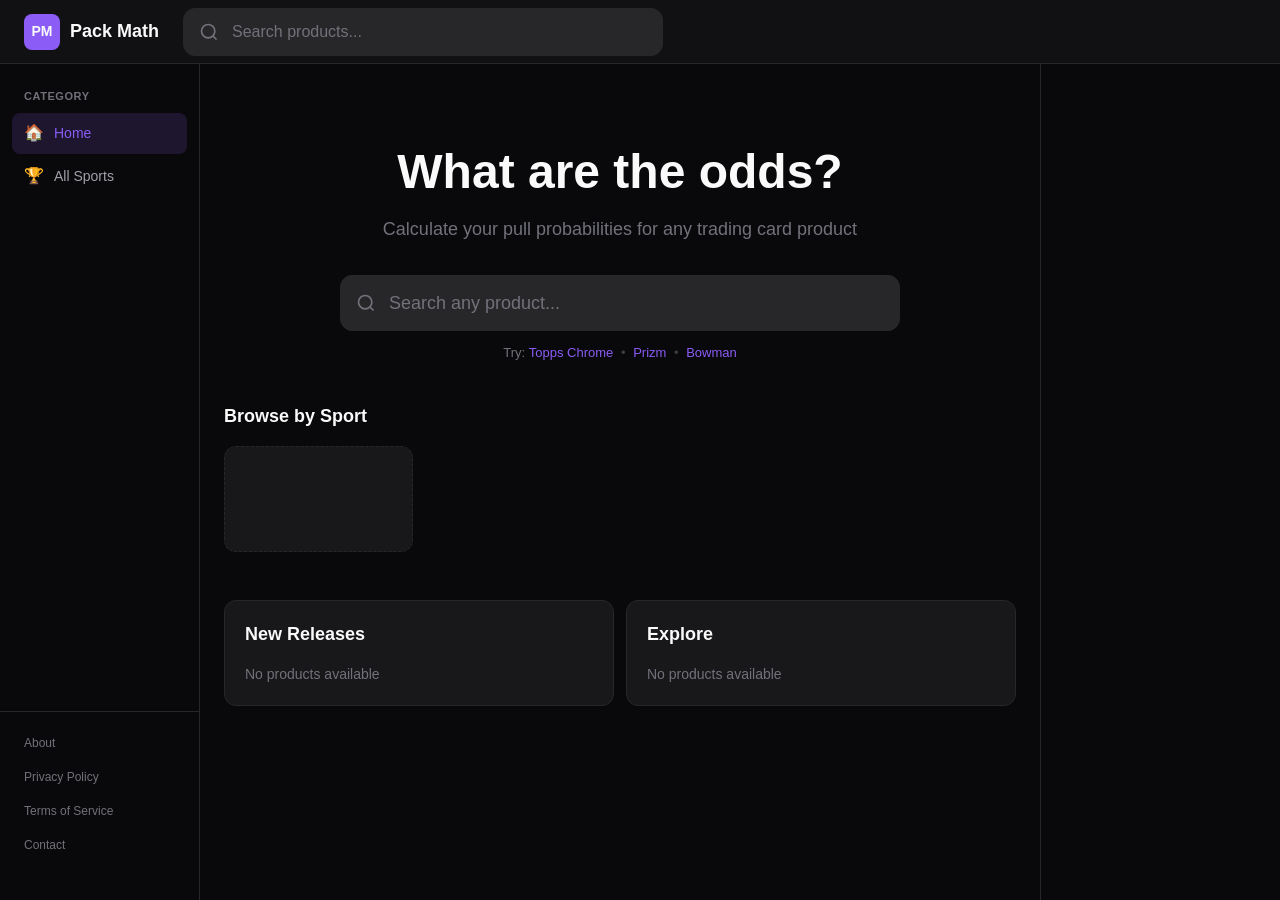
==== commit 2c3a35bc: "Add Odds and Checklist tabs to product page - Added tabs navigation (Odds, Checklist) to product pag" ====
--- a/index.html
+++ b/index.html
@@ -156,7 +156,10 @@
                     <!-- Product Hero Card -->
                     <div class="product-hero" id="productHero"></div>
 
-                    <!-- Checklist Section -->
+                    <!-- Tabs Navigation -->
+                    <div class="tabs" id="productTabs"></div>
+
+                    <!-- Tab Content -->
                     <div class="tab-content" id="tabContent"></div>
                 </div>
             </main>
--- a/css/styles.css
+++ b/css/styles.css
@@ -712,14 +712,8 @@
 /* Sport Cards Grid */
 .sport-cards {
     display: grid;
-    grid-template-columns: repeat(2, 1fr);
+    grid-template-columns: repeat(3, 1fr);
     gap: 12px;
-}
-
-@media (min-width: 480px) {
-    .sport-cards {
-        grid-template-columns: repeat(3, 1fr);
-    }
 }
 
 @media (min-width: 768px) {
@@ -728,18 +722,12 @@
     }
 }
 
-@media (min-width: 1024px) {
-    .sport-cards {
-        grid-template-columns: repeat(5, 1fr);
-    }
-}
-
 .sport-card {
     display: flex;
     flex-direction: column;
     align-items: center;
     justify-content: center;
-    padding: 20px 12px;
+    aspect-ratio: 16 / 9;
     background: var(--bg-card);
     border: 1px solid var(--border-color);
     border-radius: var(--radius);
@@ -765,9 +753,29 @@
     margin-bottom: 2px;
 }
 
+.sport-card-logo {
+    max-width: 60%;
+    max-height: 50%;
+    object-fit: contain;
+}
+
 .sport-card-count {
     font-size: 0.75rem;
     color: var(--text-muted);
+}
+
+.sport-card-placeholder {
+    grid-column: 1 / -1;
+    aspect-ratio: 16 / 9;
+    background: var(--bg-card);
+    border: 1px dashed var(--border-color);
+    border-radius: var(--radius);
+}
+
+@media (min-width: 768px) {
+    .sport-card-placeholder {
+        grid-column: auto;
+    }
 }
 
 /* Landing Columns */
@@ -780,64 +788,72 @@
 @media (min-width: 768px) {
     .landing-columns {
         grid-template-columns: 1fr 1fr;
+        gap: 12px;
     }
 }
 
 .landing-column {
     min-width: 0;
-}
-
-/* Product List (compact) */
-.product-list {
-    display: flex;
-    flex-direction: column;
-    gap: 8px;
-}
-
-.product-list-item {
-    display: flex;
-    align-items: center;
-    gap: 12px;
-    padding: 12px 16px;
+    padding: 20px;
     background: var(--bg-card);
     border: 1px solid var(--border-color);
-    border-radius: var(--radius-sm);
+    border-radius: var(--radius);
+}
+
+/* Product List Grid (compact cards) */
+.product-list-grid {
+    display: grid;
+    grid-template-columns: repeat(2, 1fr);
+    gap: 12px;
+}
+
+.product-list-card {
+    position: relative;
+    overflow: hidden;
+    padding: 16px;
+    background: var(--bg-card);
+    border: 1px solid var(--border-color);
+    border-radius: var(--radius);
     cursor: pointer;
     transition: all var(--transition-fast);
 }
 
-.product-list-item:hover {
+.product-list-card:hover {
     background: var(--bg-card-hover);
     border-color: var(--border-light);
-}
-
-.product-list-icon {
-    font-size: 1.25rem;
-    flex-shrink: 0;
-}
-
-.product-list-info {
-    flex: 1;
-    min-width: 0;
-}
-
-.product-list-name {
-    font-size: 0.875rem;
+    transform: translateY(-2px);
+}
+
+.product-list-watermark {
+    position: absolute;
+    right: -10px;
+    bottom: -10px;
+    height: 64px;
+    width: auto;
+    opacity: 0.08;
+    pointer-events: none;
+}
+
+.product-list-card:hover .product-list-watermark {
+    opacity: 0.12;
+}
+
+.product-list-card-content {
+    position: relative;
+    z-index: 1;
+}
+
+.product-list-card-name {
+    font-size: 0.85rem;
     font-weight: 500;
     color: var(--text-primary);
-    white-space: nowrap;
-    overflow: hidden;
-    text-overflow: ellipsis;
-}
-
-.product-list-meta {
+    line-height: 1.4;
+    margin-bottom: 4px;
+}
+
+.product-list-card-meta {
     font-size: 0.75rem;
     color: var(--text-muted);
-}
-
-.product-list-arrow {
-    color: var(--text-muted);
-    flex-shrink: 0;
 }
 
 /* Legacy landing styles */
@@ -926,10 +942,12 @@
 }
 
 .product-card {
+    position: relative;
+    overflow: hidden;
     background: var(--bg-card);
     border: 1px solid var(--border-color);
     border-radius: var(--radius);
-    padding: 20px;
+    padding: 16px;
     cursor: pointer;
     transition: all var(--transition-fast);
 }
@@ -940,36 +958,36 @@
     transform: translateY(-2px);
 }
 
-.product-card-header {
-    margin-bottom: 12px;
+.product-card-watermark {
+    position: absolute;
+    right: -10px;
+    bottom: -10px;
+    height: 64px;
+    width: auto;
+    opacity: 0.08;
+    pointer-events: none;
+}
+
+.product-card:hover .product-card-watermark {
+    opacity: 0.12;
+}
+
+.product-card-content {
+    position: relative;
+    z-index: 1;
 }
 
 .product-card-name {
-    font-size: 1rem;
-    font-weight: 600;
-    color: var(--text-primary);
+    font-size: 0.85rem;
+    font-weight: 500;
+    color: var(--text-primary);
+    line-height: 1.4;
     margin-bottom: 4px;
-    line-height: 1.3;
 }
 
 .product-card-meta {
     font-size: 0.75rem;
     color: var(--text-muted);
-}
-
-.product-card-configs {
-    display: flex;
-    flex-wrap: wrap;
-    gap: 6px;
-}
-
-.config-tag {
-    font-size: 0.6875rem;
-    padding: 4px 8px;
-    background: var(--bg-input);
-    border-radius: 4px;
-    color: var(--text-secondary);
-    text-transform: capitalize;
 }
 
 /* ========================================
@@ -1061,6 +1079,7 @@
 .hero-info {
     flex: 1;
     min-width: 200px;
+    text-align: center;
 }
 
 .hero-name {
@@ -1089,6 +1108,18 @@
     color: var(--text-secondary);
     font-size: 0.8125rem;
     margin-top: 4px;
+}
+
+.hero-brand-logo,
+.hero-sport-logo {
+    height: 14px;
+    width: auto;
+    vertical-align: middle;
+}
+
+.hero-brand-logo {
+    filter: brightness(0) invert(1);
+    opacity: 0.9;
 }
 
 .hero-config-select {
@@ -1530,3 +1561,430 @@
     scrollbar-width: thin;
     scrollbar-color: var(--border-color) var(--bg-base);
 }
+
+/* ========================================
+   Odds Tab Styles
+   ======================================== */
+
+.odds-section {
+    margin-bottom: 24px;
+}
+
+.odds-section:last-child {
+    margin-bottom: 0;
+}
+
+.odds-section-title {
+    font-size: 1rem;
+    font-weight: 600;
+    color: var(--text-primary);
+    margin-bottom: 12px;
+}
+
+.odds-table-container {
+    background: var(--bg-card);
+    border: 1px solid var(--border-color);
+    border-radius: var(--radius);
+    overflow: hidden;
+}
+
+.odds-table {
+    width: 100%;
+    border-collapse: collapse;
+    font-size: 0.8125rem;
+}
+
+.odds-table thead {
+    background: var(--bg-elevated);
+}
+
+.odds-table th {
+    padding: 12px 16px;
+    text-align: left;
+    font-size: 0.6875rem;
+    font-weight: 600;
+    color: var(--text-muted);
+    text-transform: uppercase;
+    letter-spacing: 0.03em;
+    border-bottom: 1px solid var(--border-color);
+}
+
+.odds-table td {
+    padding: 10px 16px;
+    border-bottom: 1px solid var(--border-color);
+}
+
+.odds-table tbody tr:last-child td {
+    border-bottom: none;
+}
+
+.odds-table tbody tr:hover {
+    background: var(--bg-card-hover);
+}
+
+.odds-name-header {
+    width: 40%;
+}
+
+.odds-config-header {
+    text-align: center !important;
+}
+
+.odds-name {
+    font-weight: 500;
+    color: var(--text-primary);
+}
+
+.odds-cell {
+    text-align: center;
+    font-family: 'SF Mono', Monaco, 'Courier New', monospace;
+    font-size: 0.8125rem;
+    color: var(--text-secondary);
+}
+
+.odds-ssp {
+    display: inline-block;
+    font-size: 0.625rem;
+    font-weight: 600;
+    padding: 2px 5px;
+    margin-left: 6px;
+    background: rgba(249, 115, 22, 0.2);
+    color: var(--orange);
+    border-radius: 3px;
+    letter-spacing: 0.03em;
+    vertical-align: middle;
+}
+
+/* Responsive odds table */
+@media (max-width: 640px) {
+    .odds-table th,
+    .odds-table td {
+        padding: 8px 12px;
+    }
+
+    .odds-name-header {
+        width: auto;
+    }
+
+    .odds-table {
+        font-size: 0.75rem;
+    }
+}
+
+/* ========================================
+   Checklist Styles
+   ======================================== */
+
+/* Stats Bar */
+.checklist-stats {
+    display: flex;
+    gap: 8px;
+    margin-bottom: 16px;
+}
+
+.checklist-stat {
+    flex: 1;
+    text-align: center;
+    padding: 12px 8px;
+    background: var(--bg-card);
+    border: 1px solid var(--border-color);
+    border-radius: var(--radius-sm);
+}
+
+.checklist-stat-value {
+    display: block;
+    font-size: 1.25rem;
+    font-weight: 700;
+    color: var(--text-primary);
+}
+
+.checklist-stat-label {
+    font-size: 0.6875rem;
+    color: var(--text-muted);
+    text-transform: uppercase;
+    letter-spacing: 0.03em;
+}
+
+/* Filters Bar */
+.checklist-filters {
+    display: flex;
+    flex-wrap: wrap;
+    gap: 8px;
+    margin-bottom: 12px;
+}
+
+.checklist-search {
+    flex: 1;
+    min-width: 200px;
+    position: relative;
+}
+
+.checklist-search-icon {
+    position: absolute;
+    left: 12px;
+    top: 50%;
+    transform: translateY(-50%);
+    width: 16px;
+    height: 16px;
+    color: var(--text-muted);
+    pointer-events: none;
+}
+
+.checklist-search-input {
+    width: 100%;
+    padding: 10px 12px 10px 36px;
+    background: var(--bg-input);
+    border: 1px solid var(--border-color);
+    border-radius: var(--radius-sm);
+    color: var(--text-primary);
+    font-size: 0.875rem;
+}
+
+.checklist-search-input:focus {
+    outline: none;
+    border-color: var(--accent);
+}
+
+.checklist-select {
+    padding: 10px 32px 10px 12px;
+    background: var(--bg-input);
+    border: 1px solid var(--border-color);
+    border-radius: var(--radius-sm);
+    color: var(--text-primary);
+    font-size: 0.875rem;
+    cursor: pointer;
+    appearance: none;
+    background-image: url("data:image/svg+xml,%3Csvg xmlns='http://www.w3.org/2000/svg' width='12' height='12' viewBox='0 0 24 24' fill='none' stroke='%2371717a' stroke-width='2'%3E%3Cpolyline points='6 9 12 15 18 9'%3E%3C/polyline%3E%3C/svg%3E");
+    background-repeat: no-repeat;
+    background-position: right 10px center;
+}
+
+.checklist-select:focus {
+    outline: none;
+    border-color: var(--accent);
+}
+
+.checklist-filter-btn {
+    padding: 10px 16px;
+    background: var(--bg-input);
+    border: 1px solid var(--border-color);
+    border-radius: var(--radius-sm);
+    color: var(--text-secondary);
+    font-size: 0.875rem;
+    font-weight: 500;
+    cursor: pointer;
+    transition: all var(--transition-fast);
+}
+
+.checklist-filter-btn:hover {
+    background: var(--bg-card-hover);
+    border-color: var(--border-light);
+}
+
+.checklist-filter-btn.active {
+    background: var(--accent-muted);
+    border-color: var(--accent);
+    color: var(--accent);
+}
+
+/* Sort Bar */
+.checklist-sort-bar {
+    display: flex;
+    justify-content: space-between;
+    align-items: center;
+    margin-bottom: 12px;
+    padding: 8px 0;
+}
+
+.checklist-results-count {
+    font-size: 0.8125rem;
+    color: var(--text-muted);
+}
+
+.checklist-sort-options {
+    display: flex;
+    align-items: center;
+    gap: 4px;
+}
+
+.checklist-sort-label {
+    font-size: 0.75rem;
+    color: var(--text-muted);
+    margin-right: 4px;
+}
+
+.checklist-sort-btn {
+    padding: 6px 10px;
+    background: transparent;
+    border: none;
+    border-radius: 6px;
+    color: var(--text-muted);
+    font-size: 0.75rem;
+    font-weight: 500;
+    cursor: pointer;
+    transition: all var(--transition-fast);
+}
+
+.checklist-sort-btn:hover {
+    color: var(--text-secondary);
+    background: var(--bg-card);
+}
+
+.checklist-sort-btn.active {
+    color: var(--accent);
+    background: var(--accent-muted);
+}
+
+/* Checklist List */
+.checklist-list-container {
+    background: var(--bg-card);
+    border: 1px solid var(--border-color);
+    border-radius: var(--radius);
+    overflow: hidden;
+}
+
+.checklist-list-header {
+    display: grid;
+    grid-template-columns: 60px 200px 1fr 160px;
+    gap: 12px;
+    padding: 12px 16px;
+    background: var(--bg-elevated);
+    border-bottom: 1px solid var(--border-color);
+    font-size: 0.6875rem;
+    font-weight: 600;
+    color: var(--text-muted);
+    text-transform: uppercase;
+    letter-spacing: 0.03em;
+}
+
+.checklist-list {
+    max-height: 480px;
+    overflow-y: auto;
+}
+
+.checklist-row {
+    display: grid;
+    grid-template-columns: 60px 200px 1fr 160px;
+    gap: 12px;
+    padding: 10px 16px;
+    border-bottom: 1px solid var(--border-color);
+    align-items: center;
+    transition: background var(--transition-fast);
+}
+
+.checklist-row:last-child {
+    border-bottom: none;
+}
+
+.checklist-row:hover {
+    background: var(--bg-card-hover);
+}
+
+.checklist-row.is-rookie {
+    background: rgba(249, 115, 22, 0.04);
+}
+
+.checklist-row.is-rookie:hover {
+    background: rgba(249, 115, 22, 0.08);
+}
+
+.checklist-col-num {
+    font-size: 0.8125rem;
+    font-family: 'SF Mono', Monaco, 'Courier New', monospace;
+    color: var(--text-muted);
+}
+
+.checklist-col-player {
+    font-size: 0.875rem;
+    font-weight: 500;
+    color: var(--text-primary);
+    white-space: nowrap;
+    overflow: hidden;
+    text-overflow: ellipsis;
+}
+
+.checklist-col-team {
+    font-size: 0.8125rem;
+    color: var(--text-secondary);
+    white-space: nowrap;
+    overflow: hidden;
+    text-overflow: ellipsis;
+}
+
+.checklist-col-set {
+    font-size: 0.75rem;
+    color: var(--text-muted);
+    white-space: nowrap;
+    overflow: hidden;
+    text-overflow: ellipsis;
+}
+
+.checklist-rc {
+    display: inline-block;
+    font-size: 0.625rem;
+    font-weight: 600;
+    padding: 2px 5px;
+    margin-left: 6px;
+    background: rgba(249, 115, 22, 0.2);
+    color: var(--orange);
+    border-radius: 3px;
+    letter-spacing: 0.03em;
+    vertical-align: middle;
+}
+
+/* Mobile: Stack columns */
+@media (max-width: 640px) {
+    .checklist-list-header {
+        display: none;
+    }
+
+    .checklist-row {
+        display: flex;
+        flex-wrap: wrap;
+        gap: 4px 8px;
+        padding: 12px 16px;
+    }
+
+    .checklist-col-num {
+        order: 1;
+        font-size: 0.75rem;
+    }
+
+    .checklist-col-set {
+        order: 2;
+        font-size: 0.75rem;
+    }
+
+    .checklist-col-player {
+        order: 3;
+        width: 100%;
+        flex: none;
+    }
+
+    .checklist-col-team {
+        order: 4;
+        width: 100%;
+        font-size: 0.75rem;
+        color: var(--text-muted);
+    }
+}
+
+/* Mobile adjustments */
+@media (max-width: 479px) {
+    .checklist-stats {
+        display: grid;
+        grid-template-columns: repeat(2, 1fr);
+    }
+
+    .checklist-filters {
+        flex-direction: column;
+    }
+
+    .checklist-search {
+        min-width: 100%;
+    }
+
+    .checklist-select {
+        flex: 1;
+    }
+}
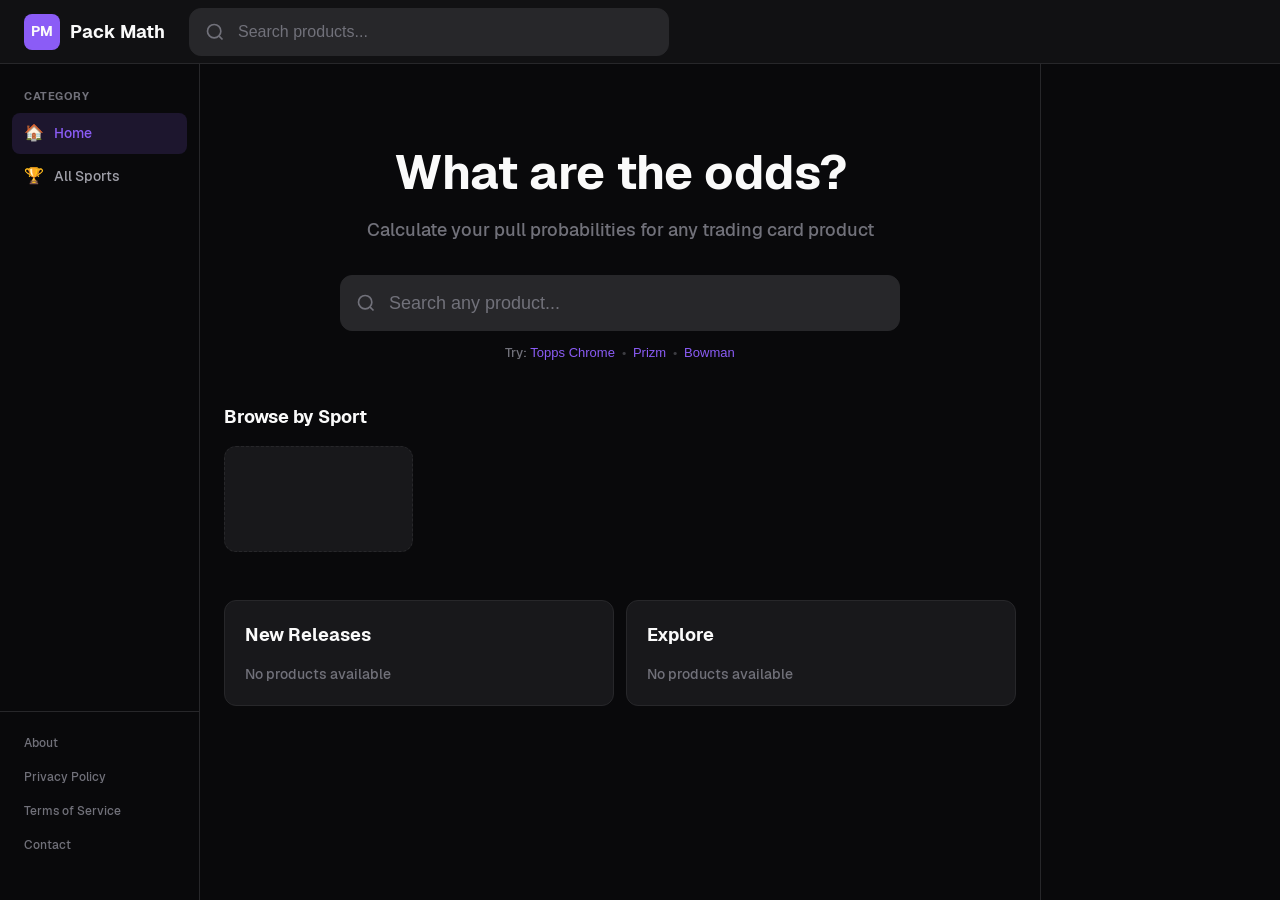
==== commit c931ed43: "Move back button into product hero alongside box type selector Restructured the product hero layout " ====
--- a/index.html
+++ b/index.html
@@ -144,15 +144,6 @@
 
                 <!-- Product View -->
                 <div id="productView" class="hidden">
-                    <div class="content-header">
-                        <button class="back-btn" id="productBackBtn">
-                            <svg viewBox="0 0 24 24" fill="none" stroke="currentColor" stroke-width="2">
-                                <path d="m15 18-6-6 6-6"/>
-                            </svg>
-                            Back
-                        </button>
-                    </div>
-
                     <!-- Product Hero Card -->
                     <div class="product-hero" id="productHero"></div>
 
--- a/css/styles.css
+++ b/css/styles.css
@@ -1,6 +1,31 @@
 /* ========================================
    Pack Math - StatMuse-Inspired Styles
    ======================================== */
+
+/* Geist Fonts */
+@font-face {
+    font-family: 'Geist';
+    src: url('../fonts/Geist-Medium.woff2') format('woff2');
+    font-weight: 500;
+    font-style: normal;
+    font-display: swap;
+}
+
+@font-face {
+    font-family: 'Geist';
+    src: url('../fonts/Geist-Bold.woff2') format('woff2');
+    font-weight: 700;
+    font-style: normal;
+    font-display: swap;
+}
+
+@font-face {
+    font-family: 'Geist Mono';
+    src: url('../fonts/GeistMono-Regular.woff2') format('woff2');
+    font-weight: 400;
+    font-style: normal;
+    font-display: swap;
+}
 
 /* CSS Custom Properties */
 :root {
@@ -56,7 +81,7 @@
 }
 
 body {
-    font-family: -apple-system, BlinkMacSystemFont, 'Segoe UI', Roboto, 'Helvetica Neue', Arial, sans-serif;
+    font-family: 'Geist', -apple-system, BlinkMacSystemFont, 'Segoe UI', Roboto, 'Helvetica Neue', Arial, sans-serif;
     background-color: var(--bg-base);
     color: var(--text-primary);
     line-height: 1.5;
@@ -904,7 +929,7 @@
 /* Section Title */
 .section-title {
     font-size: 1.25rem;
-    font-weight: 600;
+    font-weight: 700;
     margin-bottom: 20px;
     color: var(--text-primary);
 }
@@ -1067,18 +1092,19 @@
     margin-bottom: 24px;
 }
 
-.hero-top {
+.hero-toolbar {
     display: flex;
     justify-content: space-between;
-    align-items: flex-start;
+    align-items: center;
     gap: 16px;
-    margin-bottom: 20px;
-    flex-wrap: wrap;
+    margin-bottom: 16px;
+}
+
+.hero-toolbar .back-btn {
+    margin: 0;
 }
 
 .hero-info {
-    flex: 1;
-    min-width: 200px;
     text-align: center;
 }
 
@@ -1680,15 +1706,21 @@
     display: flex;
     gap: 8px;
     margin-bottom: 16px;
+    align-items: stretch;
+    flex-wrap: wrap;
 }
 
 .checklist-stat {
     flex: 1;
+    min-width: 70px;
     text-align: center;
     padding: 12px 8px;
     background: var(--bg-card);
     border: 1px solid var(--border-color);
     border-radius: var(--radius-sm);
+    display: flex;
+    flex-direction: column;
+    justify-content: center;
 }
 
 .checklist-stat-value {
@@ -1705,17 +1737,54 @@
     letter-spacing: 0.03em;
 }
 
+/* Box Info Stat (hero details as list) */
+.box-info-stat {
+    padding: 10px 14px;
+    background: var(--bg-card);
+    border: 1px solid var(--border-color);
+    border-radius: var(--radius-sm);
+    display: flex;
+    align-items: center;
+}
+
+.box-info-list {
+    list-style: none;
+    margin: 0;
+    padding: 0;
+    display: flex;
+    flex-direction: column;
+    gap: 4px;
+}
+
+.box-info-list li {
+    display: flex;
+    justify-content: space-between;
+    gap: 12px;
+    font-size: 0.8125rem;
+    white-space: nowrap;
+}
+
+.box-info-label {
+    color: var(--text-muted);
+}
+
+.box-info-value {
+    font-weight: 600;
+    color: var(--text-primary);
+}
+
 /* Filters Bar */
 .checklist-filters {
     display: flex;
-    flex-wrap: wrap;
+    flex-wrap: nowrap;
     gap: 8px;
     margin-bottom: 12px;
+    align-items: center;
 }
 
 .checklist-search {
     flex: 1;
-    min-width: 200px;
+    min-width: 150px;
     position: relative;
 }
 
